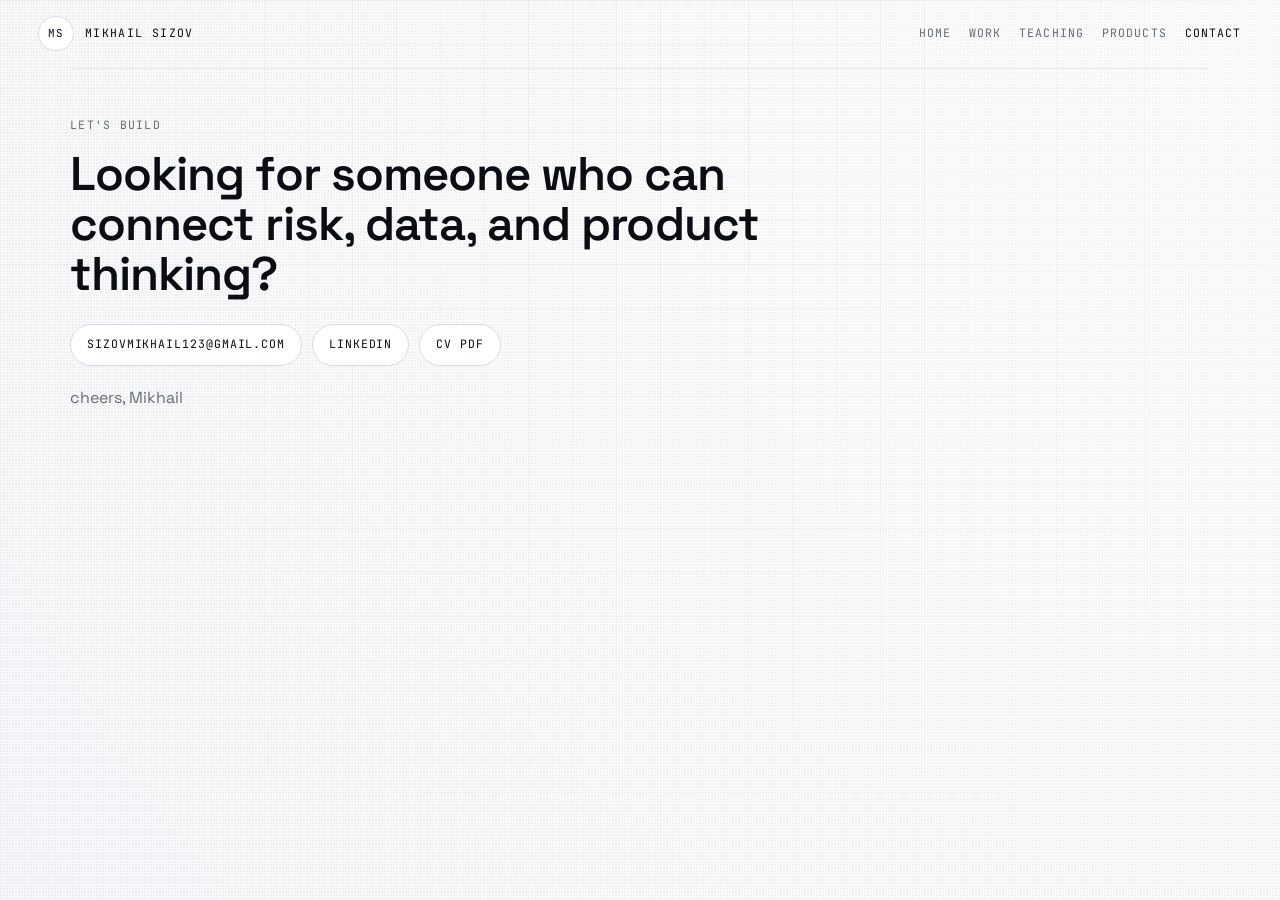
==== contact.html @ 7509789b "added my site" ====
<!doctype html>
<html lang="en">
  <head>
    <meta charset="UTF-8" />
    <meta name="viewport" content="width=device-width, initial-scale=1.0" />
    <title>Mikhail Sizov | Contact</title>
    <meta
      name="description"
      content="Contact details for Mikhail Sizov."
    />
    <link rel="preconnect" href="https://fonts.googleapis.com" />
    <link rel="preconnect" href="https://fonts.gstatic.com" crossorigin />
    <link
      href="https://fonts.googleapis.com/css2?family=Space+Grotesk:wght@400;500;600;700&family=JetBrains+Mono:wght@500&display=swap"
      rel="stylesheet"
    />
    <link rel="stylesheet" href="./styles.css" />
  </head>
  <body>
    <div class="noise-overlay"></div>
    <div class="bg-grid" aria-hidden="true"></div>

    <header class="topbar" id="top">
      <a class="brand" href="./index.html">
        <span class="brand-mark">MS</span>
        <span class="brand-name">mikhail sizov</span>
      </a>
      <nav class="topbar-nav">
        <a href="./index.html">home</a>
        <a href="./work.html">work</a>
        <a href="./teaching.html">teaching</a>
        <a href="./products.html">products</a>
        <a class="is-current" href="./contact.html">contact</a>
      </nav>
    </header>

    <footer class="footer section reveal" id="contact">
      <p class="eyebrow">let's build</p>
      <h2>
        Looking for someone who can connect risk, data, and product thinking?
      </h2>
      <div class="contact-links">
        <a href="mailto:sizovmikhail123@gmail.com">sizovmikhail123@gmail.com</a>
        <a href="https://www.linkedin.com/in/mikhail-v-sizov/" target="_blank" rel="noreferrer">
          linkedin
        </a>
        <a href="./assets/cv-mikhail-sizov-2026.pdf" target="_blank" rel="noreferrer">
          cv pdf
        </a>
      </div>
      <p class="footer-sign">cheers, Mikhail</p>
    </footer>

    <script src="./script.js"></script>
  </body>
</html>
---- styles.css ----
:root {
  --bg: #fcfcfd;
  --paper: #ffffff;
  --surface: #f6f7f9;
  --surface-strong: #f2f4f7;
  --ink: #0b0d14;
  --muted: #646c78;
  --line: #e6e9ef;
  --line-strong: #d5dbe5;
  --radius-lg: 18px;
  --shadow-soft: 0 20px 40px -36px rgba(15, 20, 34, 0.7);
}

*,
*::before,
*::after {
  box-sizing: border-box;
}

html {
  scroll-behavior: smooth;
}

body {
  margin: 0;
  min-height: 100vh;
  background: radial-gradient(circle at 100% 0%, #ffffff 0%, var(--bg) 62%, #f7f8fb 100%);
  color: var(--ink);
  font-family: "Space Grotesk", sans-serif;
  line-height: 1.45;
}

.bg-grid {
  position: fixed;
  inset: 0;
  z-index: -2;
  pointer-events: none;
  background-image:
    linear-gradient(to right, rgba(11, 13, 20, 0.04) 1px, transparent 1px),
    linear-gradient(to bottom, rgba(11, 13, 20, 0.04) 1px, transparent 1px);
  background-size: 44px 44px;
  mask-image: radial-gradient(circle at 50% 10%, black 0%, transparent 84%);
}

.noise-overlay {
  position: fixed;
  inset: 0;
  z-index: -1;
  pointer-events: none;
  opacity: 0.04;
  background-image: radial-gradient(circle at 1px 1px, #000 1px, transparent 0);
  background-size: 3px 3px;
}

h1,
h2,
h3,
p {
  margin: 0;
}

.topbar {
  position: sticky;
  top: 0;
  z-index: 30;
  display: flex;
  align-items: center;
  justify-content: space-between;
  gap: 1rem;
  width: 100%;
  padding: 1rem clamp(1rem, 3vw, 2.8rem);
  border-bottom: 1px solid transparent;
  transition: border-color 220ms ease, background-color 220ms ease, backdrop-filter 220ms ease;
}

.topbar.is-active {
  background: rgba(252, 252, 253, 0.9);
  backdrop-filter: blur(10px);
  border-color: var(--line);
}

.brand {
  display: inline-flex;
  align-items: center;
  gap: 0.7rem;
  text-decoration: none;
  color: inherit;
}

.brand-mark {
  width: 2.2rem;
  height: 2.2rem;
  display: grid;
  place-items: center;
  border: 1px solid var(--line-strong);
  border-radius: 999px;
  font-family: "JetBrains Mono", monospace;
  font-size: 0.68rem;
  letter-spacing: 0.06em;
  background: #fff;
}

.brand-name {
  font-family: "JetBrains Mono", monospace;
  font-size: 0.72rem;
  text-transform: uppercase;
  letter-spacing: 0.12em;
}

.topbar-nav {
  display: inline-flex;
  align-items: center;
  gap: 1.1rem;
}

.topbar-nav a {
  text-decoration: none;
  color: var(--muted);
  font-family: "JetBrains Mono", monospace;
  font-size: 0.72rem;
  text-transform: uppercase;
  letter-spacing: 0.1em;
  transition: color 180ms ease;
}

.topbar-nav a:hover {
  color: var(--ink);
}

.topbar-nav a.is-current {
  color: var(--ink);
}

main,
.footer {
  width: min(1140px, 94vw);
  margin-inline: auto;
}

.section {
  padding-block: clamp(3.2rem, 8vw, 6rem);
}

.hero {
  padding-top: clamp(2.1rem, 8vw, 6.1rem);
}

.hero-layout {
  display: grid;
  grid-template-columns: minmax(0, 1.25fr) minmax(0, 0.75fr);
  gap: 1rem;
  align-items: end;
}

.hero-main {
  min-width: 0;
}

.eyebrow {
  color: var(--muted);
  font-family: "JetBrains Mono", monospace;
  font-size: 0.72rem;
  text-transform: uppercase;
  letter-spacing: 0.11em;
}

h1 {
  margin-top: 1rem;
  max-width: 13ch;
  font-size: clamp(2.3rem, 8vw, 5.7rem);
  line-height: 0.98;
  letter-spacing: -0.03em;
  font-weight: 600;
}

h2 {
  margin-top: 0.95rem;
  max-width: 23ch;
  font-size: clamp(1.7rem, 4.4vw, 2.95rem);
  line-height: 1.06;
  letter-spacing: -0.02em;
  font-weight: 600;
}

.hero-copy {
  margin-top: 1.45rem;
  max-width: 66ch;
  color: var(--muted);
  font-size: clamp(1rem, 2.2vw, 1.26rem);
}

.hero-side {
  border: 1px solid var(--line);
  border-radius: 22px;
  background:
    radial-gradient(180% 120% at 0% 0%, #ffffff 0%, #f8f9fb 52%, #f2f4f7 100%);
  box-shadow: var(--shadow-soft);
  padding: 1.2rem;
}

.hero-side-kicker {
  color: var(--muted);
  font-family: "JetBrains Mono", monospace;
  font-size: 0.68rem;
  text-transform: uppercase;
  letter-spacing: 0.1em;
}

.hero-side-title {
  margin-top: 0.7rem;
  font-size: 1.25rem;
  line-height: 1.15;
  letter-spacing: -0.01em;
  font-weight: 600;
}

.hero-side-list {
  margin: 0.9rem 0 0;
  padding-left: 1rem;
  display: grid;
  gap: 0.45rem;
  color: var(--muted);
  font-size: 0.9rem;
}

.hero-side-link {
  margin-top: 0.95rem;
  display: inline-block;
  text-decoration: none;
  color: var(--ink);
  font-family: "JetBrains Mono", monospace;
  font-size: 0.71rem;
  text-transform: uppercase;
  letter-spacing: 0.08em;
}

.hero-side-link:hover {
  text-decoration: underline;
  text-underline-offset: 3px;
}

.actions {
  margin-top: 2rem;
  display: flex;
  flex-wrap: wrap;
  gap: 0.7rem;
}

.btn {
  text-decoration: none;
  border-radius: 999px;
  border: 1px solid var(--line-strong);
  padding: 0.8rem 1.2rem;
  font-family: "JetBrains Mono", monospace;
  font-size: 0.73rem;
  text-transform: uppercase;
  letter-spacing: 0.08em;
  transition: transform 170ms ease, border-color 170ms ease, background-color 170ms ease;
}

.btn:hover {
  transform: translateY(-2px);
}

.btn-primary {
  background: #0b0d14;
  color: #fff;
  border-color: #0b0d14;
}

.btn-primary:hover {
  background: #1a1e2a;
}

.btn-ghost {
  color: var(--ink);
  background: #fff;
}

.btn-ghost:hover {
  border-color: #0f1218;
}

.metric-grid {
  margin-top: 1rem;
  display: grid;
  gap: 0.9rem;
  grid-template-columns: repeat(4, minmax(0, 1fr));
}

.metric-grid article {
  border: 1px solid var(--line);
  border-radius: var(--radius-lg);
  background: rgba(255, 255, 255, 0.86);
  padding: 1rem;
}

.metric-label {
  color: var(--muted);
  font-family: "JetBrains Mono", monospace;
  font-size: 0.68rem;
  text-transform: uppercase;
  letter-spacing: 0.1em;
}

.metric-value {
  margin-top: 0.65rem;
  font-size: 1.02rem;
  font-weight: 600;
  line-height: 1.2;
}

.metric-note {
  margin-top: 0.4rem;
  color: var(--muted);
  font-size: 0.87rem;
}

.section-head {
  margin-bottom: 1.9rem;
  padding-top: 1rem;
  border-top: 1px solid var(--line);
}

.project-grid {
  display: grid;
  gap: 0.85rem;
  grid-template-columns: repeat(2, minmax(0, 1fr));
}

.project-card {
  border: 1px solid var(--line);
  border-radius: var(--radius-lg);
  background: linear-gradient(160deg, #ffffff 0%, var(--surface) 100%);
  padding: 1.24rem;
  transition: transform 160ms ease, border-color 160ms ease, box-shadow 160ms ease;
}

.project-card:first-child {
  grid-column: 1 / -1;
}

.project-card:hover {
  transform: translateY(-3px);
  border-color: #c6ceda;
  box-shadow: var(--shadow-soft);
}

.project-year {
  color: #4f5661;
  font-family: "JetBrains Mono", monospace;
  font-size: 0.72rem;
  text-transform: uppercase;
  letter-spacing: 0.09em;
}

.project-card h3 {
  margin-top: 0.72rem;
  font-size: 1.32rem;
  line-height: 1.15;
  font-weight: 600;
}

.project-card p:last-child {
  margin-top: 0.68rem;
  color: var(--muted);
}

.product-list {
  margin: 0.85rem 0 0;
  padding-left: 1rem;
  display: grid;
  gap: 0.38rem;
  color: var(--muted);
  font-size: 0.9rem;
}

.timeline {
  display: grid;
  gap: 0.72rem;
}

.cv-banner {
  display: flex;
  margin-bottom: 1.55rem;
}

.timeline-item {
  display: grid;
  grid-template-columns: minmax(180px, 220px) 1fr;
  gap: 1rem;
  border: 1px solid var(--line);
  border-radius: 14px;
  background: #fff;
  padding: 1rem;
}

.timeline-date {
  color: var(--muted);
  font-family: "JetBrains Mono", monospace;
  font-size: 0.73rem;
  text-transform: uppercase;
  letter-spacing: 0.1em;
}

.timeline-item h3 {
  font-size: 1.15rem;
  line-height: 1.2;
  font-weight: 600;
}

.timeline-meta {
  margin-top: 0.36rem;
  color: var(--muted);
}

.timeline-note {
  margin-top: 0.42rem;
  color: var(--muted);
}

.timeline-role-stack {
  margin-top: 0.95rem;
  padding-left: 1rem;
  border-left: 2px solid var(--line);
  display: grid;
  gap: 0.82rem;
}

.timeline-role {
  border: 1px solid var(--line);
  border-radius: 12px;
  padding: 0.88rem 0.95rem;
  background: linear-gradient(160deg, #ffffff 0%, var(--surface) 100%);
}

.timeline-role h4 {
  margin: 0;
  font-size: 1.03rem;
  line-height: 1.26;
  font-weight: 600;
}

.timeline-role p {
  margin-top: 0.34rem;
  color: var(--muted);
}

.timeline-role ul {
  margin: 0.58rem 0 0;
  padding-left: 1rem;
  color: var(--muted);
}

.timeline-role li + li {
  margin-top: 0.34rem;
}

.section-split {
  display: grid;
  gap: 0.85rem;
  grid-template-columns: repeat(2, minmax(0, 1fr));
}

.section-split--stack {
  grid-template-columns: 1fr;
}

.panel {
  border: 1px solid var(--line);
  border-radius: 16px;
  padding: 1.3rem;
  background: linear-gradient(155deg, #ffffff 0%, var(--surface) 100%);
}

.panel h3 {
  margin-top: 0.72rem;
  font-size: clamp(1.28rem, 2.8vw, 1.95rem);
  line-height: 1.12;
  font-weight: 600;
}

.panel p {
  margin-top: 0.74rem;
  color: var(--muted);
}

.footer {
  padding-top: 3rem;
  padding-bottom: 3.5rem;
  border-top: 1px solid var(--line);
}

.footer h2 {
  max-width: 23ch;
}

.contact-links {
  margin-top: 1.55rem;
  display: flex;
  flex-wrap: wrap;
  gap: 0.62rem;
}

.contact-links a {
  text-decoration: none;
  color: var(--ink);
  border: 1px solid var(--line-strong);
  border-radius: 999px;
  padding: 0.72rem 1rem;
  background: #fff;
  font-family: "JetBrains Mono", monospace;
  font-size: 0.72rem;
  text-transform: uppercase;
  letter-spacing: 0.08em;
  transition: transform 170ms ease, border-color 170ms ease;
}

.contact-links a:hover {
  transform: translateY(-2px);
  border-color: #0f1218;
}

.footer-sign {
  margin-top: 1.28rem;
  color: var(--muted);
}

.reveal {
  opacity: 0;
  transform: translateY(14px);
  transition: opacity 560ms ease, transform 560ms ease;
}

.reveal.is-visible {
  opacity: 1;
  transform: translateY(0);
}

@media (max-width: 1040px) {
  .hero-layout {
    grid-template-columns: 1fr;
  }

  .hero-side {
    max-width: 620px;
  }

  .metric-grid {
    grid-template-columns: repeat(2, minmax(0, 1fr));
  }

  .timeline-item {
    grid-template-columns: 1fr;
    gap: 0.45rem;
  }

  .section-split {
    grid-template-columns: 1fr;
  }
}

@media (max-width: 760px) {
  .project-grid {
    grid-template-columns: 1fr;
  }

  .project-card:first-child {
    grid-column: auto;
  }

  .metric-grid {
    grid-template-columns: 1fr;
  }
}

@media (max-width: 640px) {
  .topbar {
    flex-direction: column;
    align-items: flex-start;
    gap: 0.72rem;
  }

  .topbar-nav {
    flex-wrap: wrap;
    gap: 0.84rem;
  }

  h1 {
    max-width: 11.2ch;
  }
}
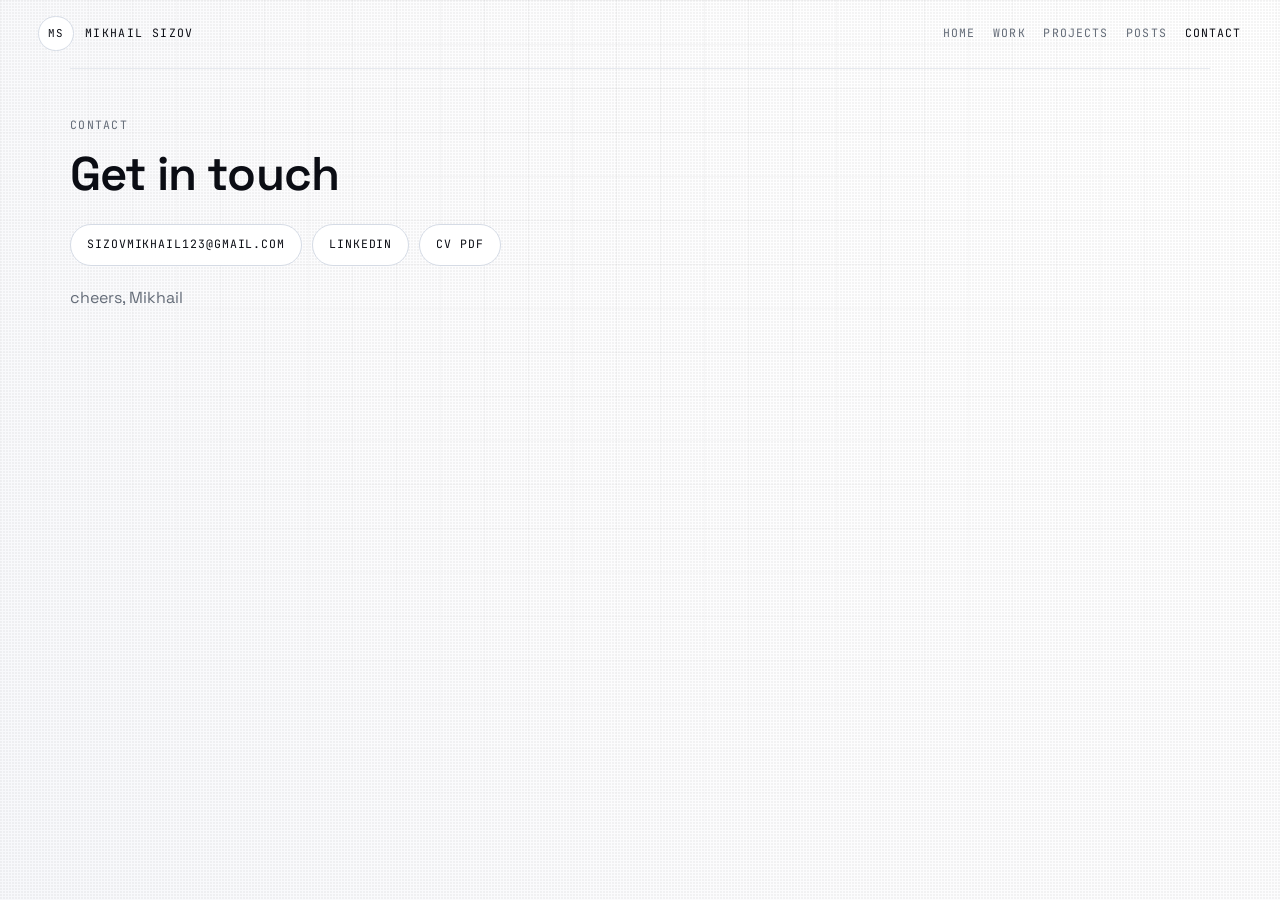
==== commit 4e82c94a: "Refactor home into portrait layout with lifestyle video hero Site refactor: - Rework home page from " ====
--- a/contact.html
+++ b/contact.html
@@ -28,17 +28,15 @@
       <nav class="topbar-nav">
         <a href="./index.html">home</a>
         <a href="./work.html">work</a>
-        <a href="./teaching.html">teaching</a>
-        <a href="./products.html">products</a>
+        <a href="./projects.html">projects</a>
+        <a href="./posts.html">posts</a>
         <a class="is-current" href="./contact.html">contact</a>
       </nav>
     </header>
 
     <footer class="footer section reveal" id="contact">
-      <p class="eyebrow">let's build</p>
-      <h2>
-        Looking for someone who can connect risk, data, and product thinking?
-      </h2>
+      <p class="eyebrow">contact</p>
+      <h2>Get in touch</h2>
       <div class="contact-links">
         <a href="mailto:sizovmikhail123@gmail.com">sizovmikhail123@gmail.com</a>
         <a href="https://www.linkedin.com/in/mikhail-v-sizov/" target="_blank" rel="noreferrer">
--- a/styles.css
+++ b/styles.css
@@ -537,6 +537,288 @@
   transform: translateY(0);
 }
 
+/* --- Home portrait layout --- */
+.hero--portrait {
+  padding-top: clamp(2rem, 6vw, 4.5rem);
+}
+
+.portrait-layout {
+  display: grid;
+  grid-template-columns: minmax(260px, 360px) minmax(0, 1fr);
+  gap: clamp(1.6rem, 5vw, 3.4rem);
+  align-items: center;
+}
+
+.portrait {
+  margin: 0;
+  border-radius: 22px;
+  overflow: hidden;
+  background: var(--surface);
+  border: 1px solid var(--line);
+  box-shadow: var(--shadow-soft);
+  aspect-ratio: 698 / 900;
+}
+
+.portrait img,
+.portrait video,
+.portrait .portrait-media {
+  display: block;
+  width: 100%;
+  height: 100%;
+  object-fit: cover;
+}
+
+.portrait video > img {
+  width: 100%;
+  height: 100%;
+  object-fit: cover;
+}
+
+@media (prefers-reduced-motion: reduce) {
+  .portrait video {
+    display: none;
+  }
+  .portrait {
+    background: url("./assets/me-hero-poster.jpg") center/cover no-repeat;
+  }
+}
+
+.portrait-text {
+  min-width: 0;
+}
+
+.portrait-name {
+  margin-top: 0.75rem;
+  font-size: clamp(2.3rem, 6.5vw, 4rem);
+  line-height: 1.02;
+  letter-spacing: -0.02em;
+  max-width: none;
+}
+
+.portrait-bio {
+  margin-top: 1.4rem;
+  display: grid;
+  gap: 0.85rem;
+  color: var(--muted);
+  font-size: clamp(1rem, 1.6vw, 1.12rem);
+  max-width: 56ch;
+}
+
+.portrait-bio p {
+  margin: 0;
+}
+
+.portrait-links {
+  margin-top: 1.7rem;
+  display: flex;
+  flex-wrap: wrap;
+  gap: 0.55rem;
+}
+
+.portrait-links a {
+  text-decoration: none;
+  color: var(--ink);
+  border: 1px solid var(--line-strong);
+  border-radius: 999px;
+  padding: 0.6rem 0.95rem;
+  background: #fff;
+  font-family: "JetBrains Mono", monospace;
+  font-size: 0.7rem;
+  text-transform: uppercase;
+  letter-spacing: 0.09em;
+  transition: transform 170ms ease, border-color 170ms ease;
+}
+
+.portrait-links a:hover {
+  transform: translateY(-2px);
+  border-color: #0f1218;
+}
+
+@media (max-width: 860px) {
+  .portrait-layout {
+    grid-template-columns: 1fr;
+    text-align: left;
+  }
+
+  .portrait {
+    max-width: 320px;
+  }
+}
+
+/* --- Filter chips (projects, posts) --- */
+.filter-bar {
+  display: flex;
+  flex-wrap: wrap;
+  gap: 0.5rem;
+  margin-bottom: 1.6rem;
+}
+
+.filter-chip {
+  appearance: none;
+  cursor: pointer;
+  border: 1px solid var(--line-strong);
+  background: #fff;
+  color: var(--ink);
+  border-radius: 999px;
+  padding: 0.55rem 0.95rem;
+  font-family: "JetBrains Mono", monospace;
+  font-size: 0.7rem;
+  text-transform: uppercase;
+  letter-spacing: 0.09em;
+  transition: transform 170ms ease, background-color 170ms ease, color 170ms ease, border-color 170ms ease;
+}
+
+.filter-chip:hover {
+  transform: translateY(-2px);
+  border-color: #0f1218;
+}
+
+.filter-chip.is-active {
+  background: #0b0d14;
+  color: #fff;
+  border-color: #0b0d14;
+}
+
+/* --- Project tags inside cards --- */
+.project-tags {
+  list-style: none;
+  margin: 0.55rem 0 0;
+  padding: 0;
+  display: flex;
+  flex-wrap: wrap;
+  gap: 0.35rem;
+}
+
+.project-tags li {
+  font-family: "JetBrains Mono", monospace;
+  font-size: 0.62rem;
+  text-transform: uppercase;
+  letter-spacing: 0.09em;
+  color: var(--muted);
+  border: 1px solid var(--line);
+  border-radius: 999px;
+  padding: 0.22rem 0.55rem;
+  background: #fff;
+}
+
+.project-links {
+  margin-top: 0.85rem;
+  display: flex;
+  flex-wrap: wrap;
+  gap: 0.4rem;
+}
+
+.project-links a {
+  text-decoration: none;
+  color: var(--ink);
+  border: 1px solid var(--line-strong);
+  border-radius: 999px;
+  padding: 0.45rem 0.8rem;
+  background: #fff;
+  font-family: "JetBrains Mono", monospace;
+  font-size: 0.66rem;
+  text-transform: uppercase;
+  letter-spacing: 0.08em;
+  transition: border-color 170ms ease, transform 170ms ease;
+}
+
+.project-links a:hover {
+  border-color: #0f1218;
+  transform: translateY(-2px);
+}
+
+/* --- Posts list --- */
+.post-list {
+  display: grid;
+  gap: 0.85rem;
+}
+
+.post-item {
+  border: 1px solid var(--line);
+  border-radius: var(--radius-lg);
+  background: linear-gradient(160deg, #ffffff 0%, var(--surface) 100%);
+  padding: 1.2rem 1.3rem;
+  transition: transform 160ms ease, border-color 160ms ease, box-shadow 160ms ease;
+}
+
+.post-item:hover {
+  transform: translateY(-2px);
+  border-color: #c6ceda;
+  box-shadow: var(--shadow-soft);
+}
+
+.post-date {
+  color: var(--muted);
+  font-family: "JetBrains Mono", monospace;
+  font-size: 0.7rem;
+  text-transform: uppercase;
+  letter-spacing: 0.09em;
+}
+
+.post-item h3 {
+  margin-top: 0.55rem;
+  font-size: 1.18rem;
+  line-height: 1.22;
+  font-weight: 600;
+}
+
+.post-item p {
+  margin-top: 0.55rem;
+  color: var(--muted);
+}
+
+.post-links {
+  margin-top: 0.85rem;
+  display: flex;
+  flex-wrap: wrap;
+  gap: 0.4rem;
+}
+
+.post-links a {
+  text-decoration: none;
+  color: var(--ink);
+  border: 1px solid var(--line-strong);
+  border-radius: 999px;
+  padding: 0.45rem 0.8rem;
+  background: #fff;
+  font-family: "JetBrains Mono", monospace;
+  font-size: 0.66rem;
+  text-transform: uppercase;
+  letter-spacing: 0.08em;
+  transition: border-color 170ms ease, transform 170ms ease;
+}
+
+.post-links a:hover {
+  border-color: #0f1218;
+  transform: translateY(-2px);
+}
+
+/* --- Empty state (projects / posts placeholder) --- */
+.empty-state {
+  border: 1px dashed var(--line-strong);
+  border-radius: var(--radius-lg);
+  padding: 2rem 1.5rem;
+  background: rgba(255, 255, 255, 0.6);
+  text-align: center;
+}
+
+.empty-state.is-hidden {
+  display: none;
+}
+
+.empty-copy {
+  margin-top: 0.75rem;
+  color: var(--muted);
+  max-width: 48ch;
+  margin-inline: auto;
+}
+
+.empty-copy a {
+  color: var(--ink);
+  text-decoration: underline;
+  text-underline-offset: 3px;
+}
+
 @media (max-width: 1040px) {
   .hero-layout {
     grid-template-columns: 1fr;
